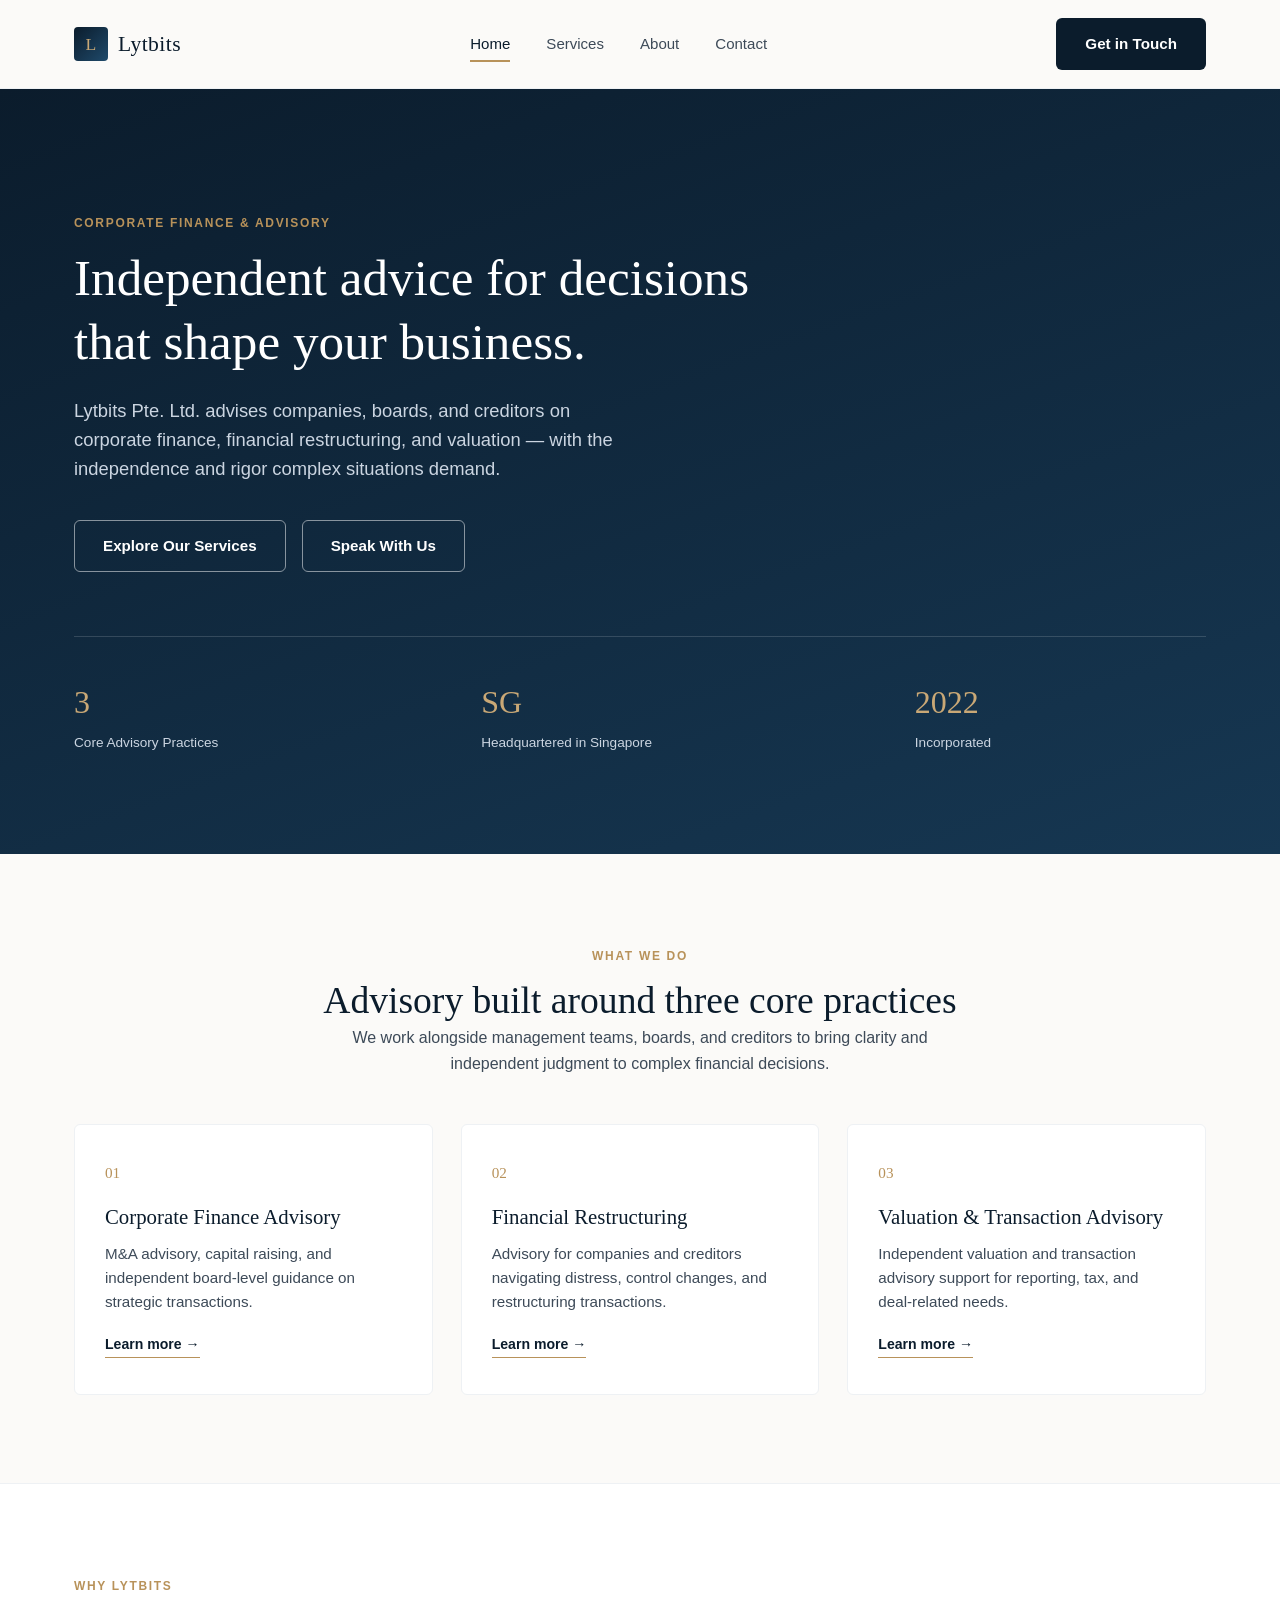
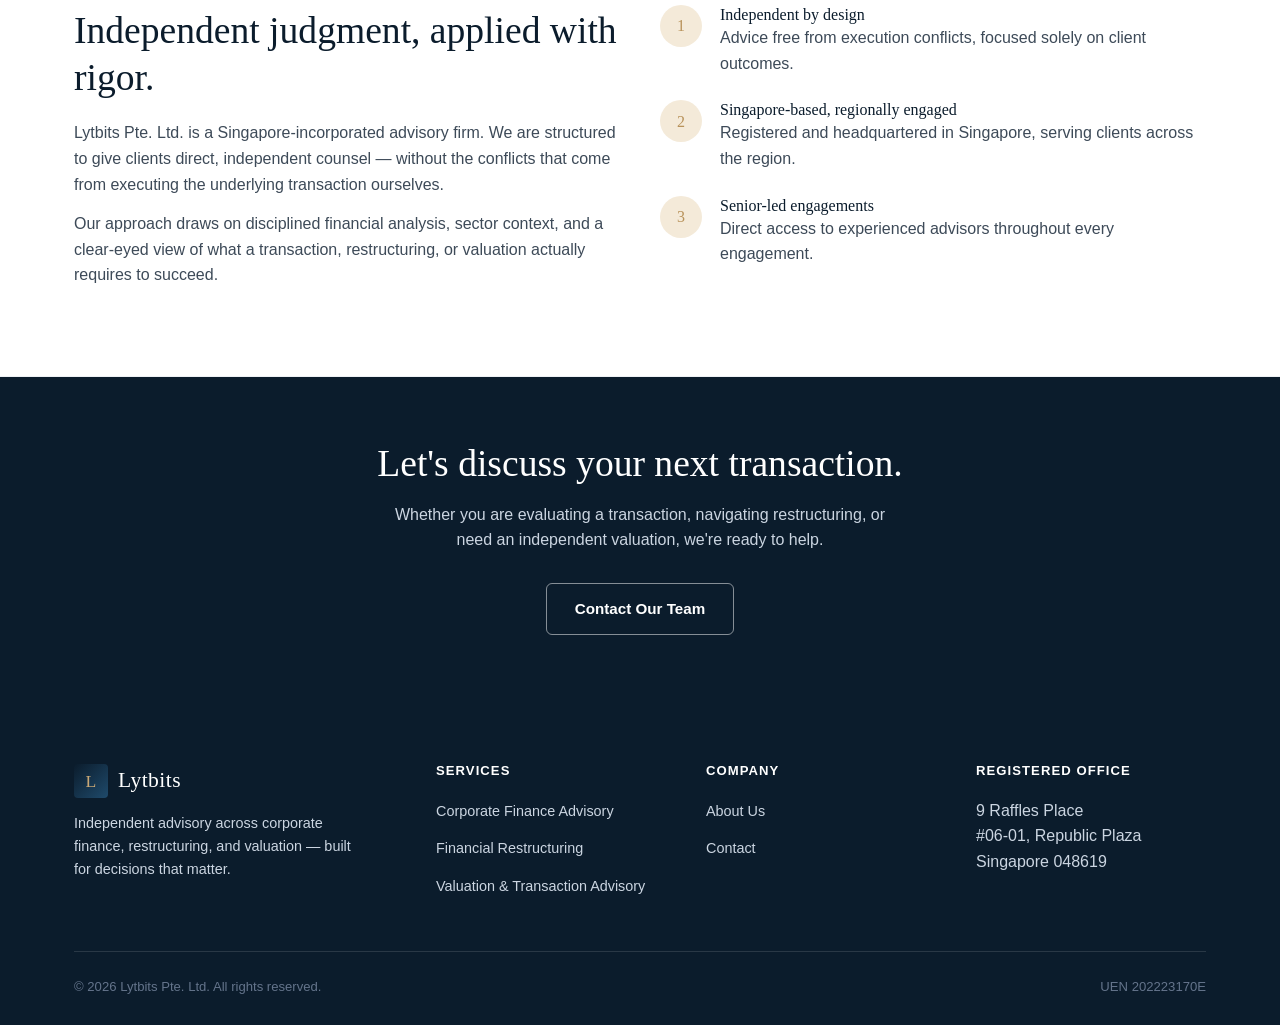
==== index.html @ d33e1c36 "Initial commit: Lytbits Pte. Ltd. corporate website Static site with Home, Services, About, and Cont" ====
<!doctype html>
<html lang="en">
<head>
  <meta charset="UTF-8" />
  <meta name="viewport" content="width=device-width, initial-scale=1.0" />
  <title>Lytbits Pte. Ltd. — Corporate Finance & Advisory</title>
  <meta name="description" content="Lytbits Pte. Ltd. is an independent advisory firm providing corporate finance, financial restructuring, and valuation advisory services." />
  <link rel="stylesheet" href="css/style.css" />
</head>
<body>

  <header class="site-header">
    <div class="container">
      <nav class="nav">
        <a href="index.html" class="brand"><span class="brand-mark">L</span> Lytbits</a>
        <div class="nav-links">
          <a href="index.html">Home</a>
          <a href="services.html">Services</a>
          <a href="about.html">About</a>
          <a href="contact.html">Contact</a>
        </div>
        <div class="nav-cta">
          <a href="contact.html" class="btn btn-primary">Get in Touch</a>
        </div>
        <button class="nav-toggle" aria-label="Toggle navigation">
          <span></span><span></span><span></span>
        </button>
      </nav>
    </div>
  </header>

  <main>

    <section class="hero">
      <div class="container">
        <div class="hero-content">
          <span class="eyebrow">Corporate Finance &amp; Advisory</span>
          <h1>Independent advice for decisions that shape your business.</h1>
          <p class="lead">Lytbits Pte. Ltd. advises companies, boards, and creditors on corporate finance, financial restructuring, and valuation — with the independence and rigor complex situations demand.</p>
          <div class="hero-actions">
            <a href="services.html" class="btn btn-outline-light">Explore Our Services</a>
            <a href="contact.html" class="btn btn-outline-light">Speak With Us</a>
          </div>
        </div>
        <div class="hero-stats">
          <div>
            <div class="stat-value">3</div>
            <div class="stat-label">Core Advisory Practices</div>
          </div>
          <div>
            <div class="stat-value">SG</div>
            <div class="stat-label">Headquartered in Singapore</div>
          </div>
          <div>
            <div class="stat-value">2022</div>
            <div class="stat-label">Incorporated</div>
          </div>
        </div>
      </div>
    </section>

    <section class="section">
      <div class="container">
        <div class="section-head center">
          <span class="eyebrow">What We Do</span>
          <h2>Advisory built around three core practices</h2>
          <p>We work alongside management teams, boards, and creditors to bring clarity and independent judgment to complex financial decisions.</p>
        </div>
        <div class="grid-3">
          <div class="card">
            <div class="card-index">01</div>
            <h3>Corporate Finance Advisory</h3>
            <p>M&amp;A advisory, capital raising, and independent board-level guidance on strategic transactions.</p>
            <a href="services.html#corporate-finance" class="card-link">Learn more &rarr;</a>
          </div>
          <div class="card">
            <div class="card-index">02</div>
            <h3>Financial Restructuring</h3>
            <p>Advisory for companies and creditors navigating distress, control changes, and restructuring transactions.</p>
            <a href="services.html#restructuring" class="card-link">Learn more &rarr;</a>
          </div>
          <div class="card">
            <div class="card-index">03</div>
            <h3>Valuation &amp; Transaction Advisory</h3>
            <p>Independent valuation and transaction advisory support for reporting, tax, and deal-related needs.</p>
            <a href="services.html#valuation" class="card-link">Learn more &rarr;</a>
          </div>
        </div>
      </div>
    </section>

    <section class="section section--alt">
      <div class="container grid-2">
        <div>
          <span class="eyebrow">Why Lytbits</span>
          <h2>Independent judgment, applied with rigor.</h2>
          <p style="margin-top: 18px;">Lytbits Pte. Ltd. is a Singapore-incorporated advisory firm. We are structured to give clients direct, independent counsel — without the conflicts that come from executing the underlying transaction ourselves.</p>
          <p style="margin-top: 14px;">Our approach draws on disciplined financial analysis, sector context, and a clear-eyed view of what a transaction, restructuring, or valuation actually requires to succeed.</p>
        </div>
        <div class="value-list">
          <div class="value-item">
            <div class="value-icon">1</div>
            <div>
              <h4>Independent by design</h4>
              <p>Advice free from execution conflicts, focused solely on client outcomes.</p>
            </div>
          </div>
          <div class="value-item">
            <div class="value-icon">2</div>
            <div>
              <h4>Singapore-based, regionally engaged</h4>
              <p>Registered and headquartered in Singapore, serving clients across the region.</p>
            </div>
          </div>
          <div class="value-item">
            <div class="value-icon">3</div>
            <div>
              <h4>Senior-led engagements</h4>
              <p>Direct access to experienced advisors throughout every engagement.</p>
            </div>
          </div>
        </div>
      </div>
    </section>

    <section class="cta-band">
      <div class="container">
        <h2>Let's discuss your next transaction.</h2>
        <p>Whether you are evaluating a transaction, navigating restructuring, or need an independent valuation, we're ready to help.</p>
        <a href="contact.html" class="btn btn-outline-light">Contact Our Team</a>
      </div>
    </section>

  </main>

  <footer class="site-footer">
    <div class="container">
      <div class="footer-grid">
        <div class="footer-brand">
          <div class="brand"><span class="brand-mark">L</span> Lytbits</div>
          <p>Independent advisory across corporate finance, restructuring, and valuation — built for decisions that matter.</p>
        </div>
        <div class="footer-col">
          <h4>Services</h4>
          <ul>
            <li><a href="services.html#corporate-finance">Corporate Finance Advisory</a></li>
            <li><a href="services.html#restructuring">Financial Restructuring</a></li>
            <li><a href="services.html#valuation">Valuation &amp; Transaction Advisory</a></li>
          </ul>
        </div>
        <div class="footer-col">
          <h4>Company</h4>
          <ul>
            <li><a href="about.html">About Us</a></li>
            <li><a href="contact.html">Contact</a></li>
          </ul>
        </div>
        <div class="footer-col">
          <h4>Registered Office</h4>
          <ul>
            <li>9 Raffles Place<br />#06-01, Republic Plaza<br />Singapore 048619</li>
          </ul>
        </div>
      </div>
      <div class="footer-bottom">
        <span>&copy; <span id="current-year"></span> Lytbits Pte. Ltd. All rights reserved.</span>
        <span>UEN 202223170E</span>
      </div>
    </div>
  </footer>

  <script src="js/main.js"></script>
</body>
</html>
---- css/style.css ----
/* ============================================
   LYTBITS PTE. LTD. — Design System
   ============================================ */

:root {
  --color-navy-900: #0b1c2c;
  --color-navy-800: #10283f;
  --color-navy-700: #163752;
  --color-navy-600: #1f4a6b;
  --color-gold-500: #b8925a;
  --color-gold-400: #c9a876;
  --color-gold-100: #f4ead9;
  --color-ink: #1a2027;
  --color-slate-700: #3d4a58;
  --color-slate-500: #64748b;
  --color-slate-300: #cbd5e1;
  --color-slate-100: #eef1f4;
  --color-white: #ffffff;
  --color-bg: #fbfaf8;

  --font-serif: "Georgia", "Iowan Old Style", "Palatino Linotype", serif;
  --font-sans: -apple-system, BlinkMacSystemFont, "Segoe UI", Roboto, Helvetica, Arial, sans-serif;

  --max-width: 1180px;
  --radius: 6px;
  --shadow-sm: 0 1px 3px rgba(11, 28, 44, 0.08);
  --shadow-md: 0 8px 24px rgba(11, 28, 44, 0.10);
  --transition: 200ms ease;
}

* {
  box-sizing: border-box;
  margin: 0;
  padding: 0;
}

html {
  scroll-behavior: smooth;
}

body {
  font-family: var(--font-sans);
  color: var(--color-ink);
  background: var(--color-bg);
  line-height: 1.6;
  -webkit-font-smoothing: antialiased;
}

img {
  max-width: 100%;
  display: block;
}

a {
  color: inherit;
  text-decoration: none;
}

ul {
  list-style: none;
}

.container {
  max-width: var(--max-width);
  margin: 0 auto;
  padding: 0 24px;
}

h1, h2, h3, h4 {
  font-family: var(--font-serif);
  font-weight: 400;
  line-height: 1.25;
  color: var(--color-navy-900);
}

h1 { font-size: clamp(2.25rem, 4vw, 3.25rem); }
h2 { font-size: clamp(1.75rem, 3vw, 2.35rem); }
h3 { font-size: 1.3rem; }

p { color: var(--color-slate-700); }

.eyebrow {
  display: inline-block;
  font-size: 0.75rem;
  font-weight: 600;
  letter-spacing: 0.14em;
  text-transform: uppercase;
  color: var(--color-gold-500);
  margin-bottom: 12px;
}

.section {
  padding: 88px 0;
}

.section--tight {
  padding: 56px 0;
}

.section--alt {
  background: var(--color-white);
  border-top: 1px solid var(--color-slate-100);
  border-bottom: 1px solid var(--color-slate-100);
}

.section-head {
  max-width: 640px;
  margin-bottom: 48px;
}

.section-head.center {
  margin-left: auto;
  margin-right: auto;
  text-align: center;
}

/* ---------- Buttons ---------- */

.btn {
  display: inline-flex;
  align-items: center;
  gap: 8px;
  padding: 13px 28px;
  border-radius: var(--radius);
  font-size: 0.95rem;
  font-weight: 600;
  border: 1px solid transparent;
  cursor: pointer;
  transition: background var(--transition), color var(--transition), border-color var(--transition);
}

.btn-primary {
  background: var(--color-navy-900);
  color: var(--color-white);
}

.btn-primary:hover {
  background: var(--color-navy-700);
}

.btn-outline {
  background: transparent;
  border-color: var(--color-navy-900);
  color: var(--color-navy-900);
}

.btn-outline:hover {
  background: var(--color-navy-900);
  color: var(--color-white);
}

.btn-outline-light {
  background: transparent;
  border-color: rgba(255, 255, 255, 0.5);
  color: var(--color-white);
}

.btn-outline-light:hover {
  background: var(--color-white);
  color: var(--color-navy-900);
}

/* ---------- Header / Nav ---------- */

.site-header {
  position: sticky;
  top: 0;
  z-index: 100;
  background: rgba(251, 250, 248, 0.92);
  backdrop-filter: saturate(180%) blur(10px);
  border-bottom: 1px solid var(--color-slate-100);
}

.nav {
  display: flex;
  align-items: center;
  justify-content: space-between;
  padding: 18px 0;
}

.brand {
  display: flex;
  align-items: center;
  gap: 10px;
  font-family: var(--font-serif);
  font-size: 1.35rem;
  color: var(--color-navy-900);
  letter-spacing: 0.02em;
}

.brand-mark {
  width: 34px;
  height: 34px;
  border-radius: 4px;
  background: linear-gradient(135deg, var(--color-navy-900), var(--color-navy-600));
  display: flex;
  align-items: center;
  justify-content: center;
  color: var(--color-gold-400);
  font-family: var(--font-serif);
  font-size: 1.1rem;
}

.nav-links {
  display: flex;
  align-items: center;
  gap: 36px;
}

.nav-links a {
  font-size: 0.94rem;
  font-weight: 500;
  color: var(--color-slate-700);
  transition: color var(--transition);
  position: relative;
}

.nav-links a:hover,
.nav-links a.active {
  color: var(--color-navy-900);
}

.nav-links a.active::after {
  content: "";
  position: absolute;
  left: 0;
  right: 0;
  bottom: -6px;
  height: 2px;
  background: var(--color-gold-500);
}

.nav-cta {
  display: flex;
  align-items: center;
  gap: 20px;
}

.nav-toggle {
  display: none;
  flex-direction: column;
  gap: 5px;
  background: none;
  border: none;
  cursor: pointer;
  padding: 6px;
}

.nav-toggle span {
  width: 24px;
  height: 2px;
  background: var(--color-navy-900);
}

/* ---------- Hero ---------- */

.hero {
  background: linear-gradient(160deg, var(--color-navy-900) 0%, var(--color-navy-700) 100%);
  color: var(--color-white);
  padding: 120px 0 100px;
}

.hero h1,
.hero p {
  color: var(--color-white);
}

.hero-content {
  max-width: 680px;
}

.hero p.lead {
  font-size: 1.15rem;
  color: var(--color-slate-300);
  margin: 22px 0 36px;
  max-width: 560px;
}

.hero-actions {
  display: flex;
  gap: 16px;
  flex-wrap: wrap;
}

.hero-stats {
  display: grid;
  grid-template-columns: repeat(3, auto);
  gap: 48px;
  margin-top: 64px;
  padding-top: 40px;
  border-top: 1px solid rgba(255, 255, 255, 0.15);
}

.hero-stats .stat-value {
  font-family: var(--font-serif);
  font-size: 2rem;
  color: var(--color-gold-400);
}

.hero-stats .stat-label {
  font-size: 0.85rem;
  color: var(--color-slate-300);
  margin-top: 4px;
}

/* ---------- Page header (interior pages) ---------- */

.page-header {
  background: var(--color-navy-900);
  color: var(--color-white);
  padding: 72px 0 56px;
}

.page-header h1,
.page-header p {
  color: var(--color-white);
}

.page-header p {
  color: var(--color-slate-300);
  max-width: 620px;
  margin-top: 14px;
}

.breadcrumb {
  font-size: 0.85rem;
  color: var(--color-slate-300);
}

.breadcrumb a {
  color: var(--color-gold-400);
}

/* ---------- Cards / Grids ---------- */

.grid-3 {
  display: grid;
  grid-template-columns: repeat(3, 1fr);
  gap: 28px;
}

.grid-2 {
  display: grid;
  grid-template-columns: repeat(2, 1fr);
  gap: 40px;
  align-items: center;
}

.card {
  background: var(--color-white);
  border: 1px solid var(--color-slate-100);
  border-radius: var(--radius);
  padding: 36px 30px;
  transition: box-shadow var(--transition), transform var(--transition);
}

.card:hover {
  box-shadow: var(--shadow-md);
  transform: translateY(-3px);
}

.card .card-index {
  font-family: var(--font-serif);
  font-size: 0.95rem;
  color: var(--color-gold-500);
  margin-bottom: 18px;
}

.card h3 {
  margin-bottom: 12px;
}

.card p {
  font-size: 0.95rem;
}

.card a.card-link {
  display: inline-block;
  margin-top: 18px;
  font-size: 0.88rem;
  font-weight: 600;
  color: var(--color-navy-900);
  border-bottom: 1px solid var(--color-gold-500);
  padding-bottom: 2px;
}

/* ---------- Service detail blocks ---------- */

.service-block {
  padding: 56px 0;
  border-bottom: 1px solid var(--color-slate-100);
}

.service-block:last-child {
  border-bottom: none;
}

.service-block-head {
  display: flex;
  align-items: baseline;
  gap: 18px;
  margin-bottom: 20px;
}

.service-number {
  font-family: var(--font-serif);
  font-size: 1.1rem;
  color: var(--color-gold-500);
}

.sub-services {
  display: grid;
  grid-template-columns: repeat(auto-fit, minmax(260px, 1fr));
  gap: 24px;
  margin-top: 28px;
}

.sub-service {
  border-left: 2px solid var(--color-gold-500);
  padding-left: 18px;
}

.sub-service h4 {
  font-family: var(--font-sans);
  font-weight: 600;
  font-size: 1rem;
  color: var(--color-navy-900);
  margin-bottom: 6px;
}

.sub-service p {
  font-size: 0.92rem;
}

/* ---------- About page ---------- */

.info-table {
  width: 100%;
  border-collapse: collapse;
  margin-top: 12px;
}

.info-table tr {
  border-bottom: 1px solid var(--color-slate-100);
}

.info-table td {
  padding: 14px 0;
  font-size: 0.95rem;
}

.info-table td:first-child {
  color: var(--color-slate-500);
  width: 40%;
}

.info-table td:last-child {
  color: var(--color-ink);
  font-weight: 500;
}

.value-list {
  display: grid;
  gap: 24px;
  margin-top: 12px;
}

.value-item {
  display: flex;
  gap: 18px;
}

.value-icon {
  flex-shrink: 0;
  width: 42px;
  height: 42px;
  border-radius: 50%;
  background: var(--color-gold-100);
  color: var(--color-gold-500);
  display: flex;
  align-items: center;
  justify-content: center;
  font-family: var(--font-serif);
}

/* ---------- CTA band ---------- */

.cta-band {
  background: var(--color-navy-900);
  color: var(--color-white);
  padding: 64px 0;
  text-align: center;
}

.cta-band h2,
.cta-band p {
  color: var(--color-white);
}

.cta-band p {
  color: var(--color-slate-300);
  margin: 14px auto 30px;
  max-width: 520px;
}

/* ---------- Contact ---------- */

.contact-grid {
  display: grid;
  grid-template-columns: 1.1fr 0.9fr;
  gap: 56px;
}

.contact-info-item {
  margin-bottom: 28px;
}

.contact-info-item .label {
  font-size: 0.78rem;
  font-weight: 600;
  letter-spacing: 0.08em;
  text-transform: uppercase;
  color: var(--color-gold-500);
  margin-bottom: 6px;
  display: block;
}

.form-group {
  margin-bottom: 20px;
}

.form-group label {
  display: block;
  font-size: 0.85rem;
  font-weight: 600;
  color: var(--color-navy-900);
  margin-bottom: 6px;
}

.form-group input,
.form-group textarea,
.form-group select {
  width: 100%;
  padding: 12px 14px;
  border: 1px solid var(--color-slate-300);
  border-radius: var(--radius);
  font-family: var(--font-sans);
  font-size: 0.95rem;
  background: var(--color-white);
  transition: border-color var(--transition);
}

.form-group input:focus,
.form-group textarea:focus,
.form-group select:focus {
  outline: none;
  border-color: var(--color-navy-600);
}

.form-note {
  font-size: 0.82rem;
  color: var(--color-slate-500);
  margin-top: 14px;
}

.form-success {
  display: none;
  background: var(--color-gold-100);
  border: 1px solid var(--color-gold-400);
  border-radius: var(--radius);
  padding: 16px 18px;
  font-size: 0.92rem;
  color: var(--color-navy-900);
  margin-bottom: 20px;
}

/* ---------- Footer ---------- */

.site-footer {
  background: var(--color-navy-900);
  color: var(--color-slate-300);
  padding: 64px 0 28px;
}

.footer-grid {
  display: grid;
  grid-template-columns: 1.4fr 1fr 1fr 1fr;
  gap: 40px;
  padding-bottom: 40px;
  border-bottom: 1px solid rgba(255, 255, 255, 0.12);
}

.footer-brand .brand {
  color: var(--color-white);
  margin-bottom: 14px;
}

.footer-brand p {
  color: var(--color-slate-300);
  font-size: 0.9rem;
  max-width: 280px;
}

.footer-col h4 {
  font-family: var(--font-sans);
  font-size: 0.82rem;
  font-weight: 600;
  letter-spacing: 0.08em;
  text-transform: uppercase;
  color: var(--color-white);
  margin-bottom: 18px;
}

.footer-col ul li {
  margin-bottom: 12px;
}

.footer-col a {
  font-size: 0.9rem;
  color: var(--color-slate-300);
  transition: color var(--transition);
}

.footer-col a:hover {
  color: var(--color-gold-400);
}

.footer-bottom {
  display: flex;
  justify-content: space-between;
  align-items: center;
  padding-top: 24px;
  font-size: 0.82rem;
  color: var(--color-slate-500);
  flex-wrap: wrap;
  gap: 12px;
}

/* ---------- Responsive ---------- */

@media (max-width: 900px) {
  .grid-3 { grid-template-columns: 1fr; }
  .grid-2 { grid-template-columns: 1fr; }
  .contact-grid { grid-template-columns: 1fr; }
  .footer-grid { grid-template-columns: 1fr 1fr; }
  .hero-stats { grid-template-columns: repeat(3, auto); gap: 28px; }
}

@media (max-width: 720px) {
  .nav-links,
  .nav-cta .btn {
    display: none;
  }

  .nav-toggle {
    display: flex;
  }

  .nav.open .nav-links {
    display: flex;
    position: absolute;
    top: 100%;
    left: 0;
    right: 0;
    flex-direction: column;
    background: var(--color-white);
    padding: 24px;
    gap: 20px;
    border-bottom: 1px solid var(--color-slate-100);
    box-shadow: var(--shadow-md);
  }

  .footer-grid { grid-template-columns: 1fr; }
  .hero-stats { grid-template-columns: 1fr; gap: 20px; }
  .section { padding: 64px 0; }
}
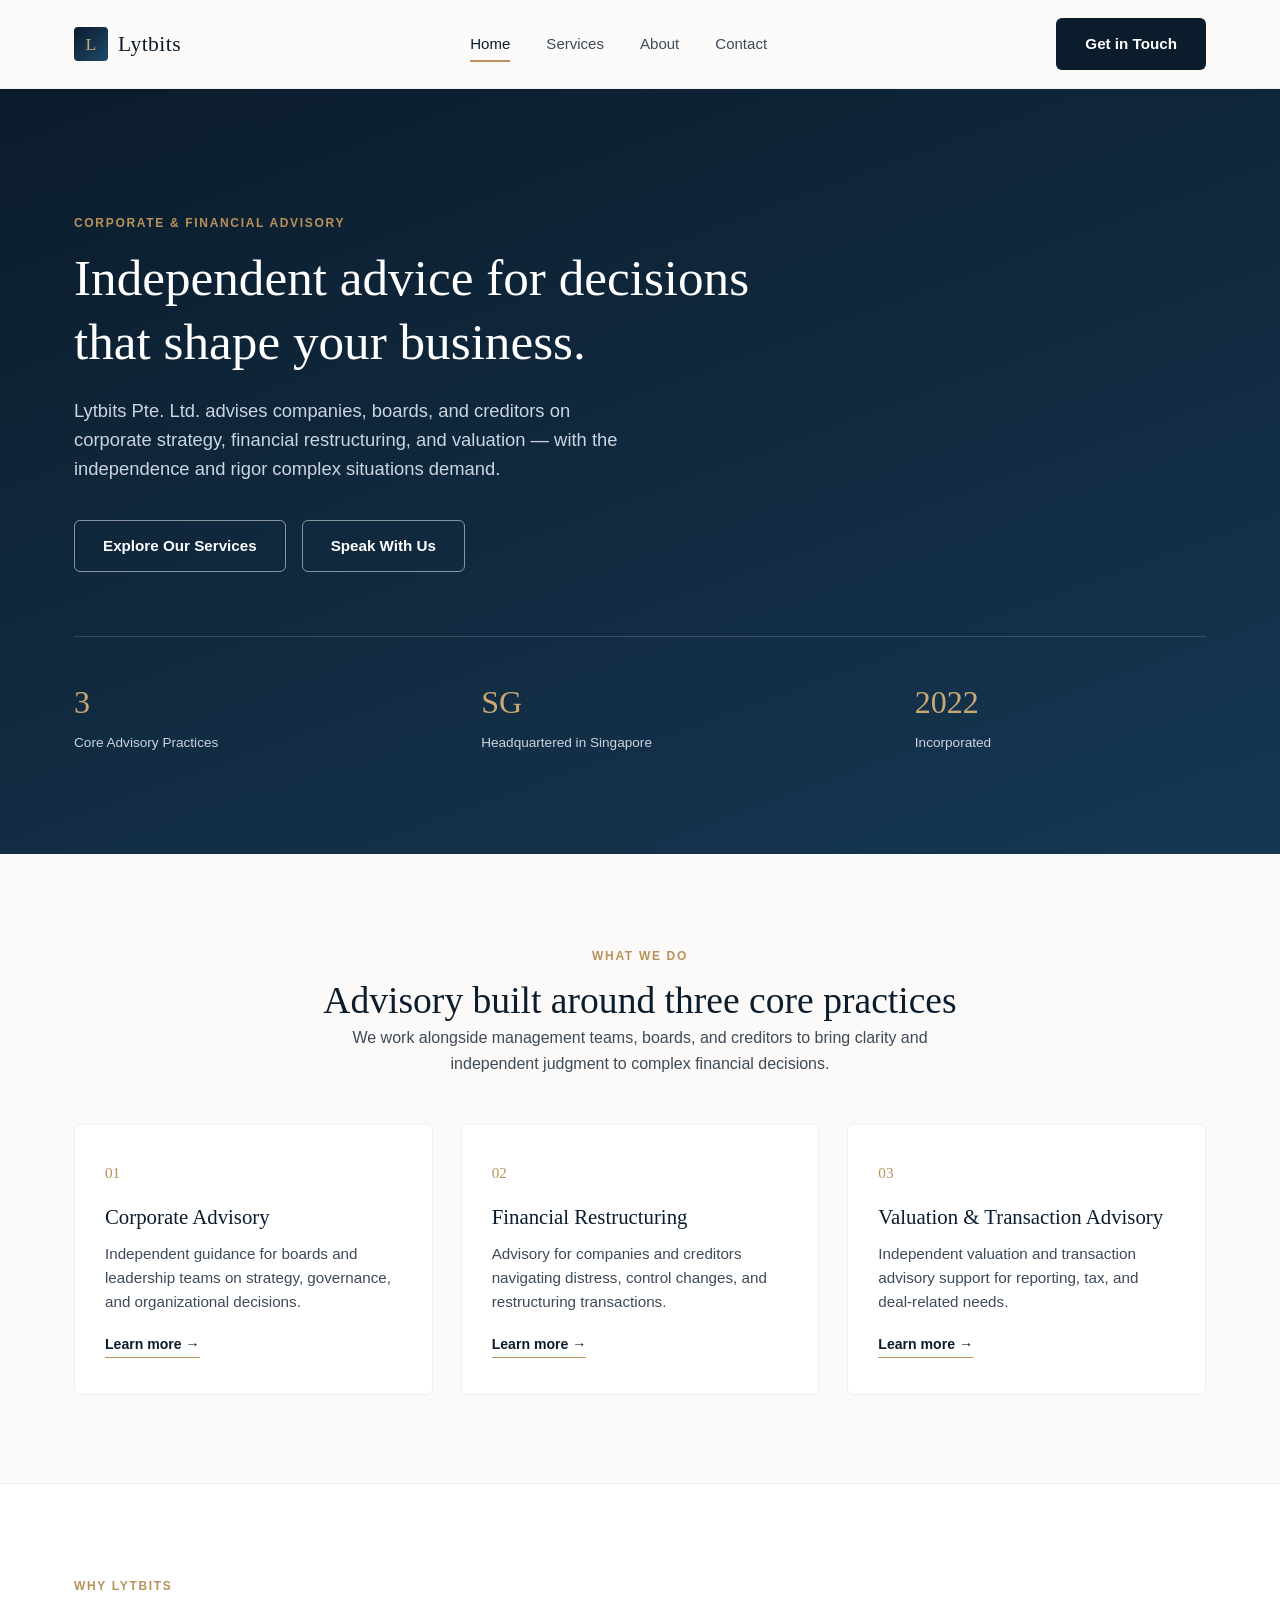
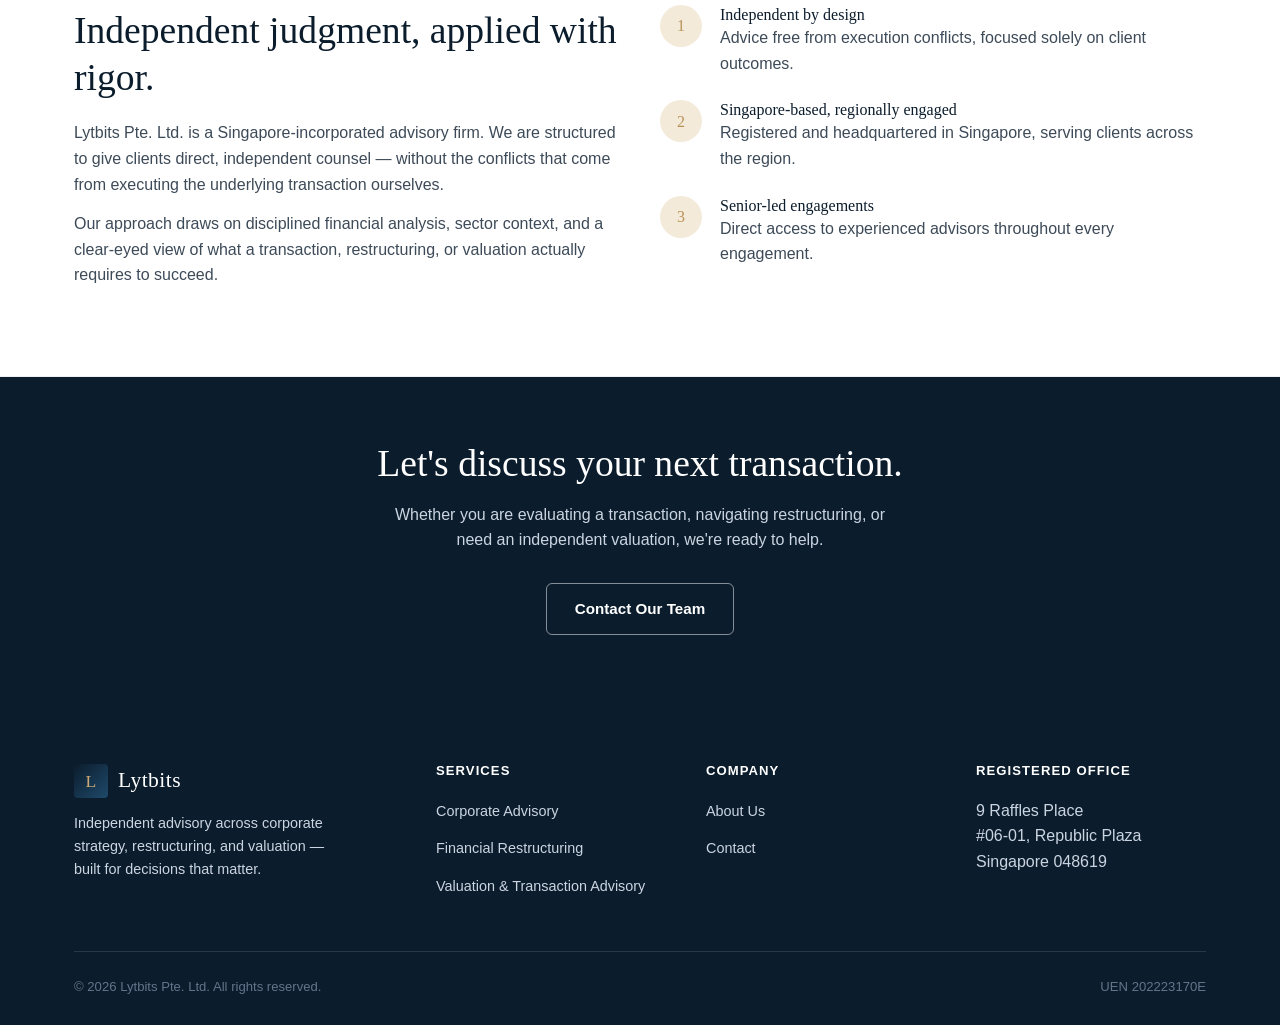
==== commit 200e808b: "Rename Corporate Finance Advisory to Corporate Advisory Drop M&A Advisory and Capital Solutions sub-" ====
--- a/index.html
+++ b/index.html
@@ -3,8 +3,8 @@
 <head>
   <meta charset="UTF-8" />
   <meta name="viewport" content="width=device-width, initial-scale=1.0" />
-  <title>Lytbits Pte. Ltd. — Corporate Finance & Advisory</title>
-  <meta name="description" content="Lytbits Pte. Ltd. is an independent advisory firm providing corporate finance, financial restructuring, and valuation advisory services." />
+  <title>Lytbits Pte. Ltd. — Corporate & Financial Advisory</title>
+  <meta name="description" content="Lytbits Pte. Ltd. is an independent advisory firm providing corporate advisory, financial restructuring, and valuation advisory services." />
   <link rel="stylesheet" href="css/style.css" />
 </head>
 <body>
@@ -34,9 +34,9 @@
     <section class="hero">
       <div class="container">
         <div class="hero-content">
-          <span class="eyebrow">Corporate Finance &amp; Advisory</span>
+          <span class="eyebrow">Corporate &amp; Financial Advisory</span>
           <h1>Independent advice for decisions that shape your business.</h1>
-          <p class="lead">Lytbits Pte. Ltd. advises companies, boards, and creditors on corporate finance, financial restructuring, and valuation — with the independence and rigor complex situations demand.</p>
+          <p class="lead">Lytbits Pte. Ltd. advises companies, boards, and creditors on corporate strategy, financial restructuring, and valuation — with the independence and rigor complex situations demand.</p>
           <div class="hero-actions">
             <a href="services.html" class="btn btn-outline-light">Explore Our Services</a>
             <a href="contact.html" class="btn btn-outline-light">Speak With Us</a>
@@ -69,9 +69,9 @@
         <div class="grid-3">
           <div class="card">
             <div class="card-index">01</div>
-            <h3>Corporate Finance Advisory</h3>
-            <p>M&amp;A advisory, capital raising, and independent board-level guidance on strategic transactions.</p>
-            <a href="services.html#corporate-finance" class="card-link">Learn more &rarr;</a>
+            <h3>Corporate Advisory</h3>
+            <p>Independent guidance for boards and leadership teams on strategy, governance, and organizational decisions.</p>
+            <a href="services.html#corporate-advisory" class="card-link">Learn more &rarr;</a>
           </div>
           <div class="card">
             <div class="card-index">02</div>
@@ -138,12 +138,12 @@
       <div class="footer-grid">
         <div class="footer-brand">
           <div class="brand"><span class="brand-mark">L</span> Lytbits</div>
-          <p>Independent advisory across corporate finance, restructuring, and valuation — built for decisions that matter.</p>
+          <p>Independent advisory across corporate strategy, restructuring, and valuation — built for decisions that matter.</p>
         </div>
         <div class="footer-col">
           <h4>Services</h4>
           <ul>
-            <li><a href="services.html#corporate-finance">Corporate Finance Advisory</a></li>
+            <li><a href="services.html#corporate-advisory">Corporate Advisory</a></li>
             <li><a href="services.html#restructuring">Financial Restructuring</a></li>
             <li><a href="services.html#valuation">Valuation &amp; Transaction Advisory</a></li>
           </ul>
